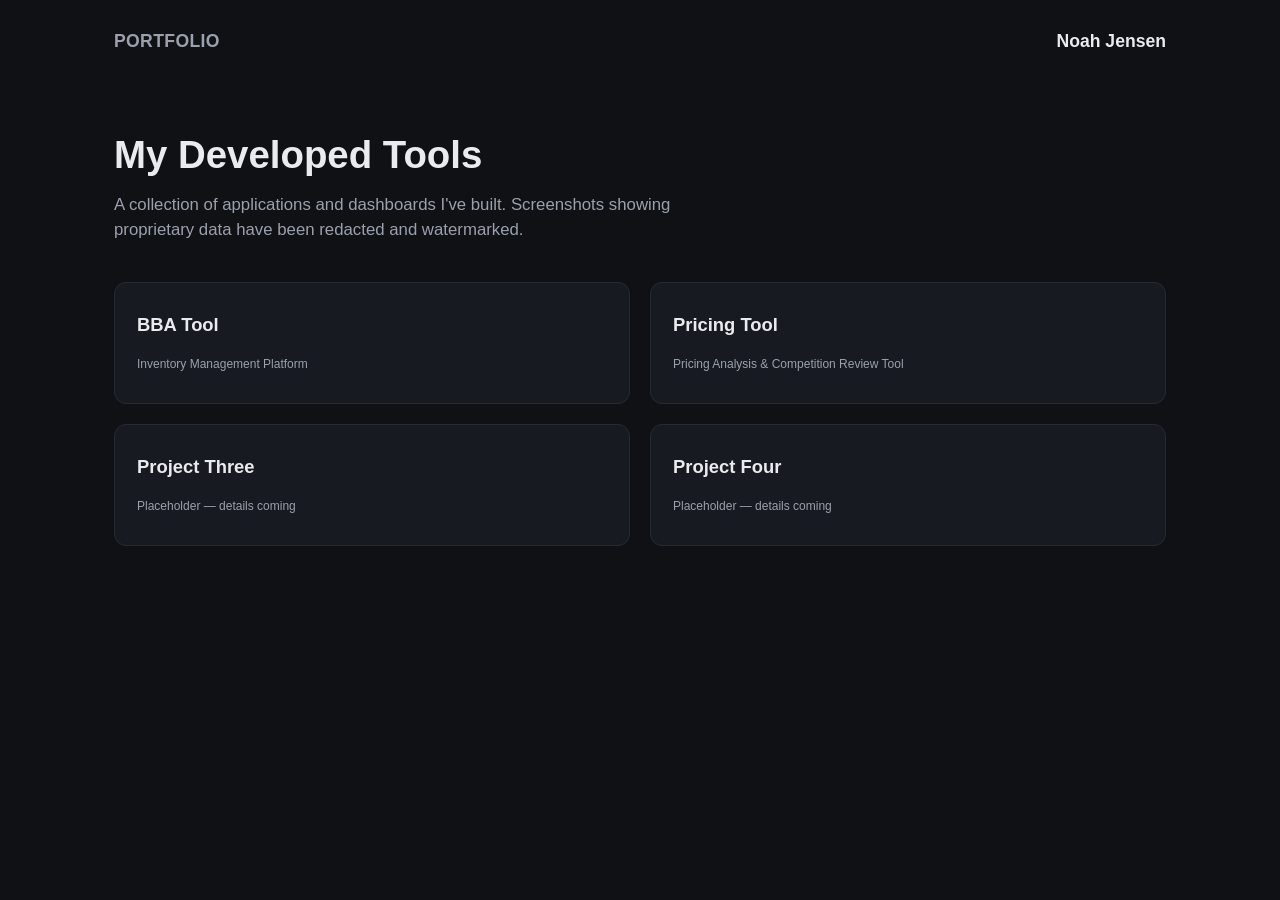
==== index.html @ 828d90c8 "Add Pricing Tool project, reorganize screenshots into per-project folders, drop project 5 - Add Pric" ====
<!DOCTYPE html>
<html lang="en">
<head>
  <meta charset="UTF-8" />
  <meta name="viewport" content="width=device-width, initial-scale=1.0" />
  <title>Portfolio — Noah Jensen</title>
  <link rel="stylesheet" href="assets/styles.css" />
</head>
<body>
  <header class="site-header">
    <span class="site-title">Portfolio</span>
    <span class="site-name">Noah Jensen</span>
  </header>

  <main>
    <section class="hero">
      <h1>My Developed Tools</h1>
      <p>A collection of applications and dashboards I've built. Screenshots showing proprietary data have been redacted and watermarked.</p>
    </section>

    <section class="project-grid">
      <a class="project-card" href="projects/project-1.html">
        <h2>BBA Tool</h2>
        <span class="tag">Inventory Management Platform</span>
      </a>
      <a class="project-card" href="projects/project-2.html">
        <h2>Pricing Tool</h2>
        <span class="tag">Pricing Analysis & Competition Review Tool</span>
      </a>
      <a class="project-card" href="projects/project-3.html">
        <h2>Project Three</h2>
        <span class="tag">Placeholder — details coming</span>
      </a>
      <a class="project-card" href="projects/project-4.html">
        <h2>Project Four</h2>
        <span class="tag">Placeholder — details coming</span>
      </a>
    </section>
  </main>
</body>
</html>
---- assets/styles.css ----
:root {
  --bg: #0f1115;
  --bg-elevated: #171a21;
  --border: #262a33;
  --text: #e9ebef;
  --text-muted: #9aa1ad;
  --accent: #5b8cff;
  --accent-soft: rgba(91, 140, 255, 0.12);
  --radius: 12px;
  --max-width: 1100px;
}

* {
  box-sizing: border-box;
}

body {
  margin: 0;
  background: var(--bg);
  color: var(--text);
  font-family: -apple-system, "Segoe UI", Roboto, Helvetica, Arial, sans-serif;
  line-height: 1.5;
}

.site-header {
  display: flex;
  align-items: center;
  justify-content: space-between;
  max-width: var(--max-width);
  margin: 0 auto;
  padding: 28px 24px 0;
}

.site-title {
  font-size: 1.1rem;
  font-weight: 600;
  color: var(--text-muted);
  letter-spacing: 0.02em;
  text-transform: uppercase;
  text-decoration: none;
}

.site-name {
  font-size: 1.1rem;
  font-weight: 600;
  color: var(--text);
}

main {
  max-width: var(--max-width);
  margin: 0 auto;
  padding: 48px 24px 96px;
}

.hero h1 {
  font-size: 2.4rem;
  margin: 24px 0 8px;
}

.hero p {
  color: var(--text-muted);
  font-size: 1.05rem;
  max-width: 640px;
  margin: 0 0 40px;
}

.project-grid {
  display: grid;
  grid-template-columns: repeat(2, 1fr);
  gap: 20px;
}

@media (max-width: 640px) {
  .project-grid {
    grid-template-columns: 1fr;
  }
}

.project-card {
  display: block;
  background: var(--bg-elevated);
  border: 1px solid var(--border);
  border-radius: var(--radius);
  padding: 28px 22px;
  text-decoration: none;
  color: var(--text);
  transition: transform 0.15s ease, border-color 0.15s ease, background 0.15s ease;
}

.project-card:hover,
.project-card:focus-visible {
  transform: translateY(-3px);
  border-color: var(--accent);
  background: var(--accent-soft);
}

.project-card h2 {
  font-size: 1.15rem;
  margin: 0 0 6px;
}

.project-card span.tag {
  display: inline-block;
  font-size: 0.75rem;
  color: var(--text-muted);
  margin-top: 10px;
}

/* Project detail page */

.back-link {
  display: inline-block;
  color: var(--text-muted);
  text-decoration: none;
  font-size: 0.9rem;
  margin-bottom: 24px;
}

.back-link:hover {
  color: var(--accent);
}

.project-detail h1 {
  font-size: 2rem;
  margin-bottom: 6px;
}

.project-detail .description {
  color: var(--text-muted);
  font-size: 1.05rem;
  max-width: 700px;
  margin-bottom: 28px;
}

.tech-tags {
  display: flex;
  flex-wrap: wrap;
  gap: 8px;
  margin-bottom: 32px;
}

.tech-tags span {
  background: var(--bg-elevated);
  border: 1px solid var(--border);
  border-radius: 999px;
  padding: 4px 12px;
  font-size: 0.8rem;
  color: var(--text-muted);
}

.case-study-blurb {
  display: grid;
  grid-template-columns: repeat(auto-fit, minmax(200px, 1fr));
  gap: 24px;
  margin-bottom: 40px;
  padding: 24px;
  background: var(--bg-elevated);
  border: 1px solid var(--border);
  border-radius: var(--radius);
}

.case-study-blurb h3 {
  font-size: 0.8rem;
  text-transform: uppercase;
  letter-spacing: 0.05em;
  color: var(--text-muted);
  margin: 0 0 8px;
}

.case-study-blurb p {
  margin: 0;
  font-size: 0.95rem;
}

.screenshot-gallery {
  display: grid;
  gap: 24px;
}

.screenshot-gallery figure {
  margin: 0;
  background: var(--bg-elevated);
  border: 1px solid var(--border);
  border-radius: var(--radius);
  overflow: hidden;
}

.screenshot-gallery img {
  display: block;
  width: 100%;
  height: auto;
}

.screenshot-gallery figcaption {
  padding: 12px 16px;
  color: var(--text-muted);
  font-size: 0.85rem;
}

.placeholder-note {
  color: var(--text-muted);
  font-style: italic;
  padding: 40px;
  text-align: center;
  border: 1px dashed var(--border);
  border-radius: var(--radius);
}
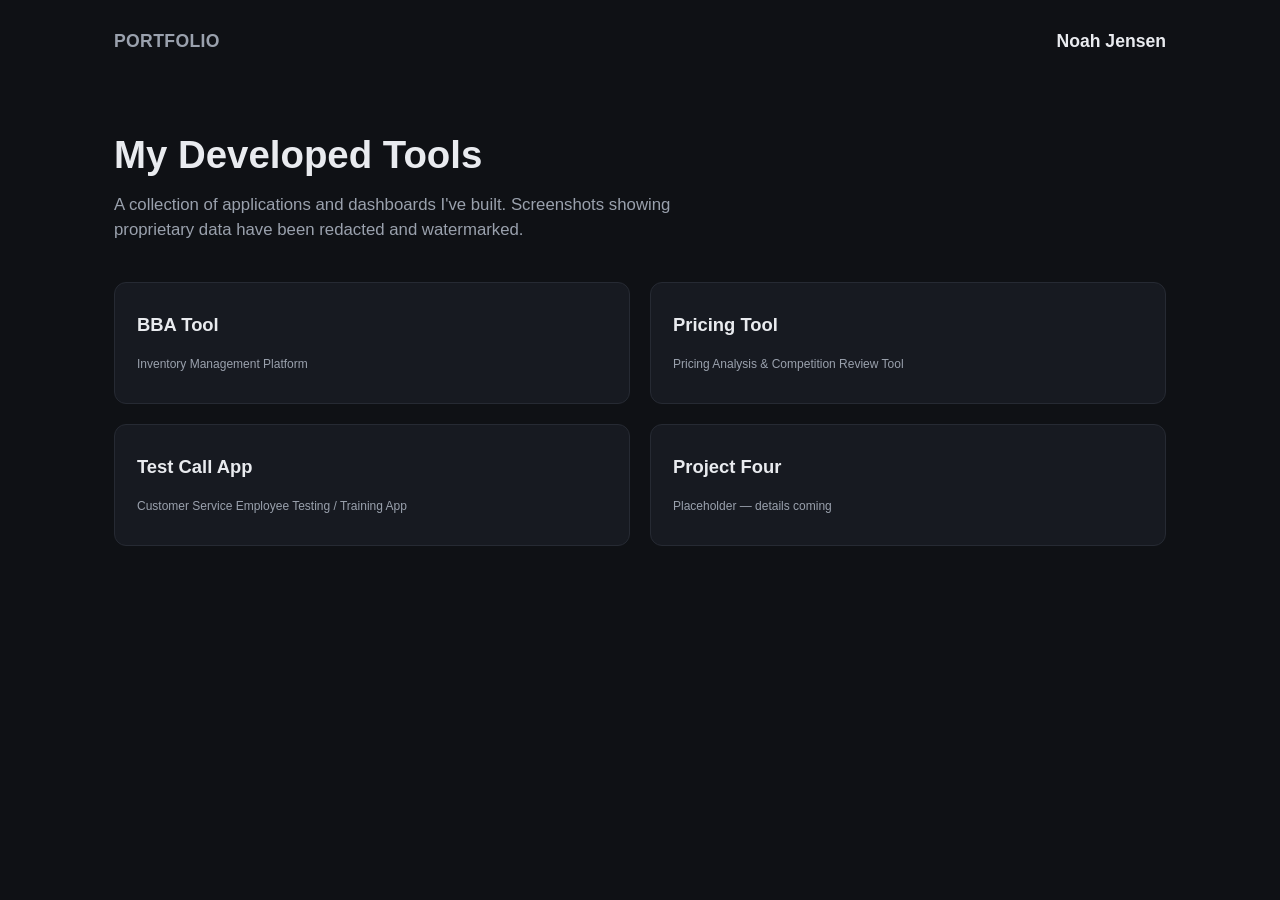
==== commit d52878bb: "Add Test Call App project - Add Test Call App case study (project-3.html) with 4 hand-redacted scree" ====
--- a/index.html
+++ b/index.html
@@ -28,8 +28,8 @@
         <span class="tag">Pricing Analysis & Competition Review Tool</span>
       </a>
       <a class="project-card" href="projects/project-3.html">
-        <h2>Project Three</h2>
-        <span class="tag">Placeholder — details coming</span>
+        <h2>Test Call App</h2>
+        <span class="tag">Customer Service Employee Testing / Training App</span>
       </a>
       <a class="project-card" href="projects/project-4.html">
         <h2>Project Four</h2>
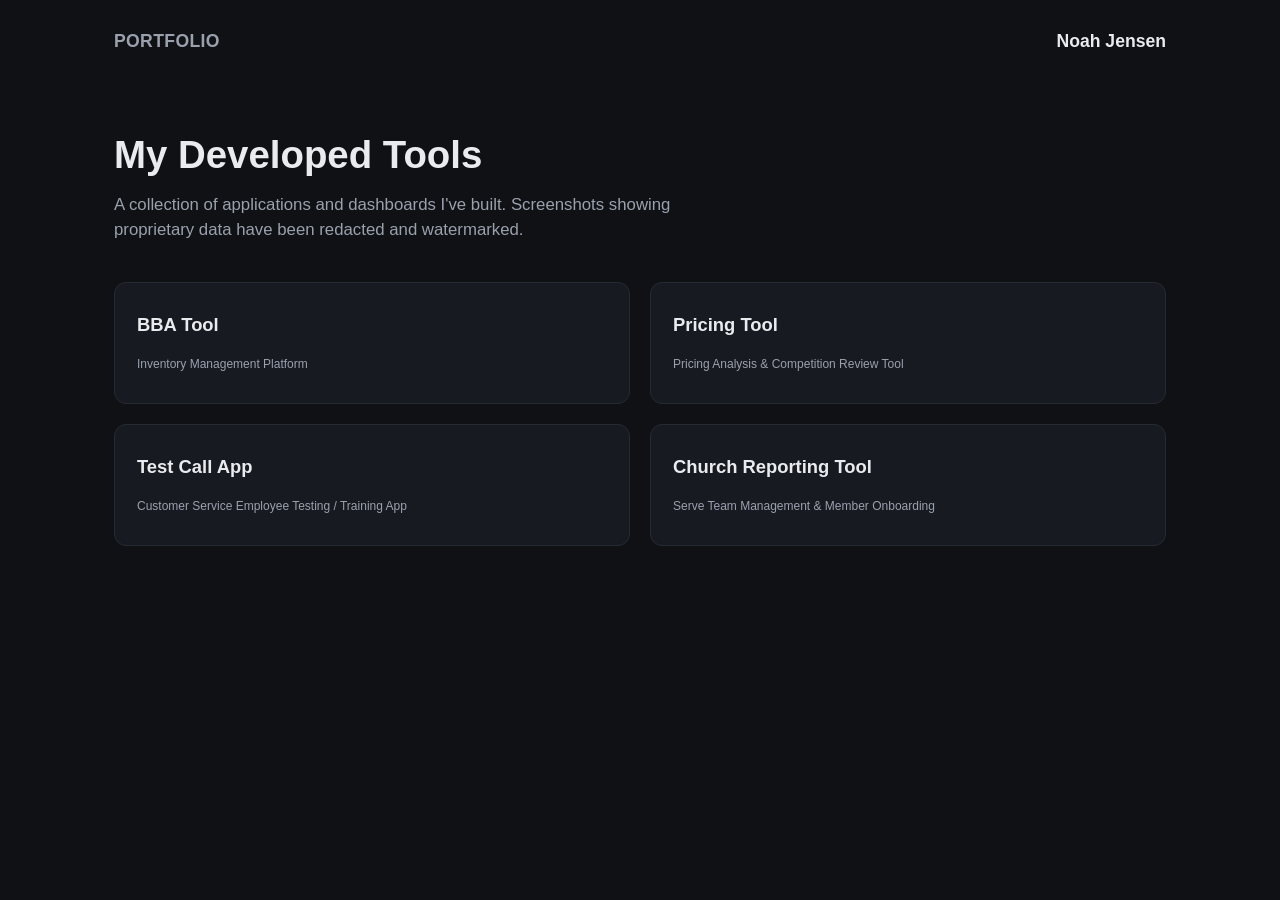
==== commit 01ea9259: "Add Church Reporting Tool as project 4 Serve team management and member onboarding dashboard, replac" ====
--- a/index.html
+++ b/index.html
@@ -32,8 +32,8 @@
         <span class="tag">Customer Service Employee Testing / Training App</span>
       </a>
       <a class="project-card" href="projects/project-4.html">
-        <h2>Project Four</h2>
-        <span class="tag">Placeholder — details coming</span>
+        <h2>Church Reporting Tool</h2>
+        <span class="tag">Serve Team Management & Member Onboarding</span>
       </a>
     </section>
   </main>
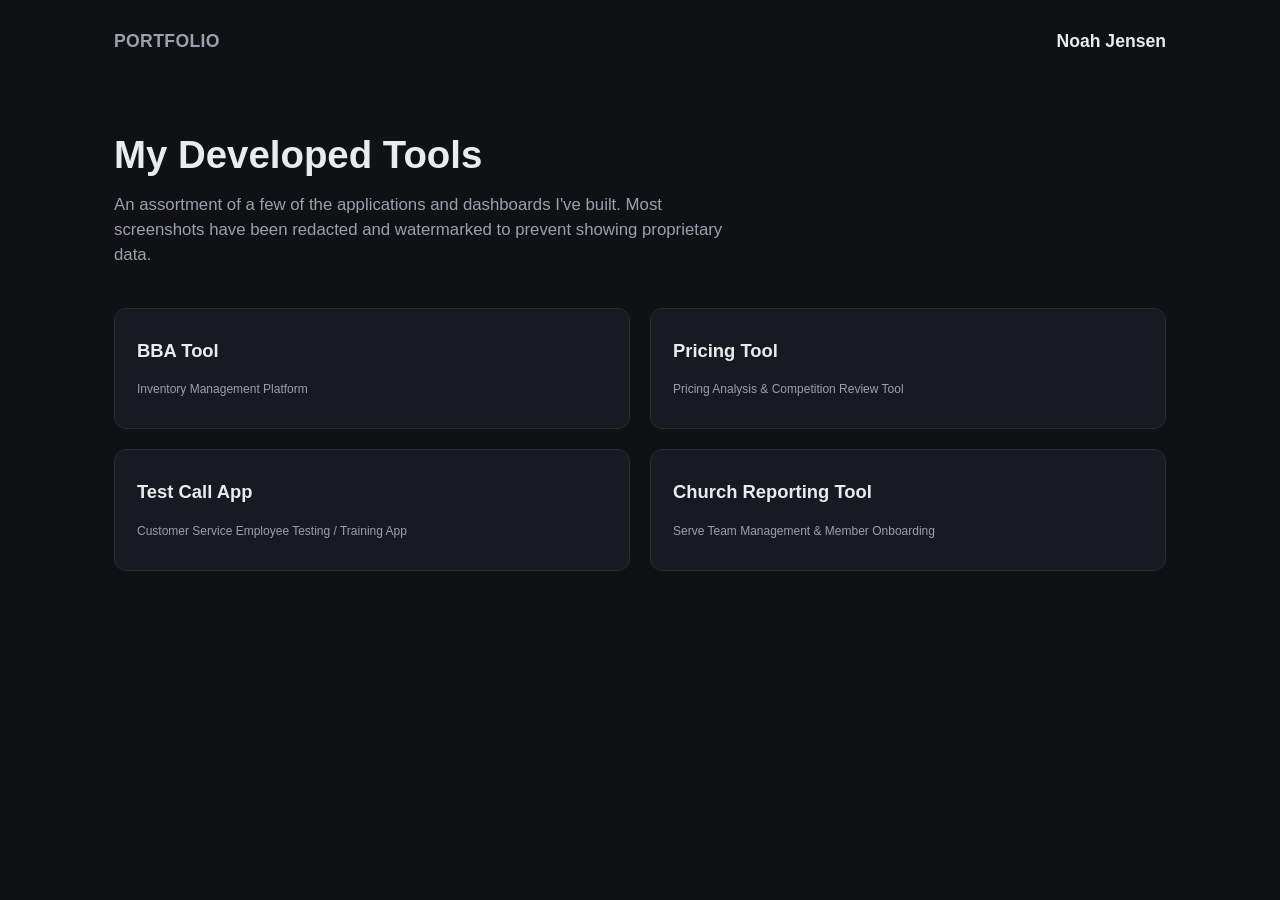
==== commit b3d6276e: "Update homepage subheader wording" ====
--- a/index.html
+++ b/index.html
@@ -15,7 +15,7 @@
   <main>
     <section class="hero">
       <h1>My Developed Tools</h1>
-      <p>A collection of applications and dashboards I've built. Screenshots showing proprietary data have been redacted and watermarked.</p>
+      <p>An assortment of a few of the applications and dashboards I've built. Most screenshots have been redacted and watermarked to prevent showing proprietary data.</p>
     </section>
 
     <section class="project-grid">
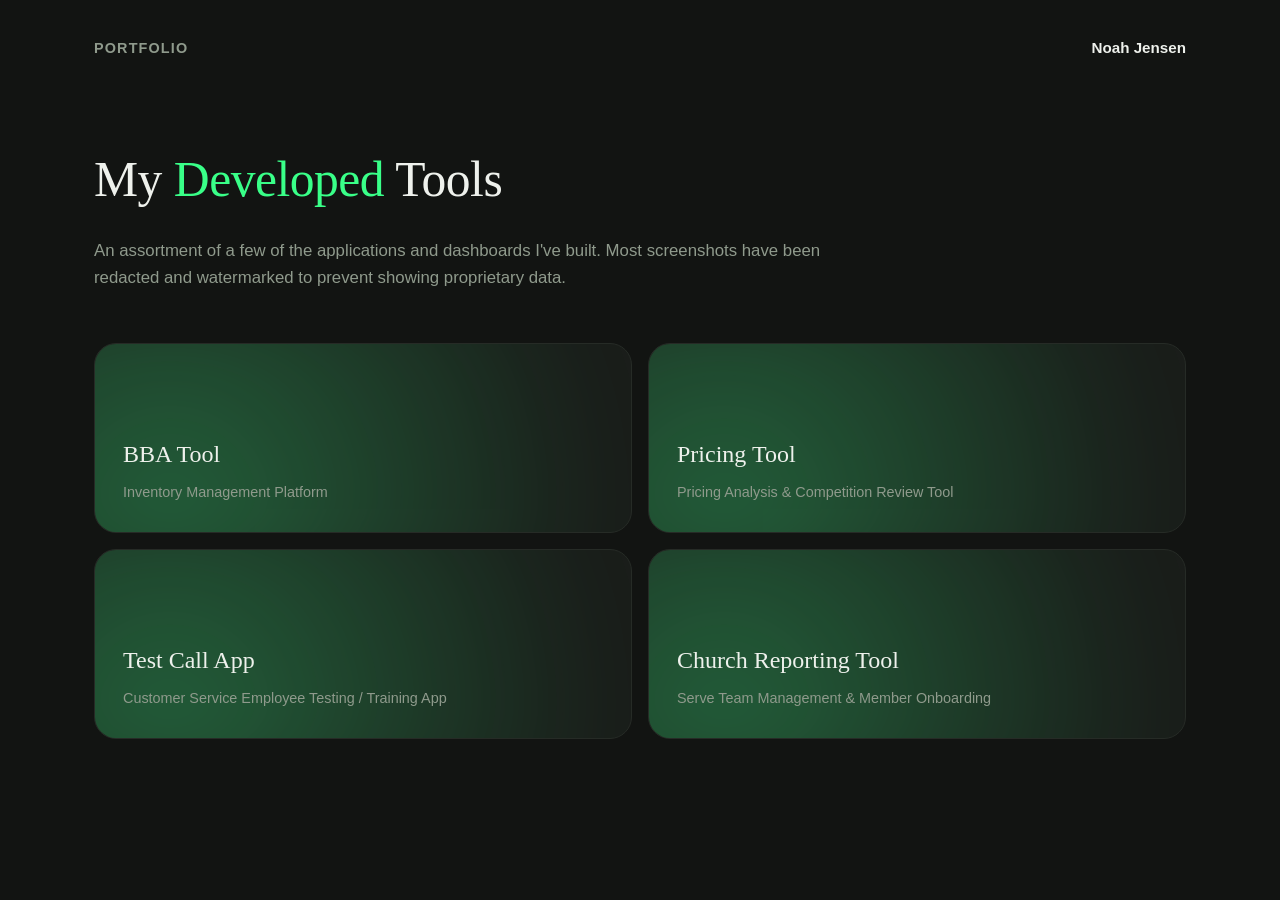
==== commit da7c0ed5: "Redesign portfolio with graphite + signal green theme Replaces the flat blue-accent theme with a sha" ====
--- a/index.html
+++ b/index.html
@@ -14,7 +14,7 @@
 
   <main>
     <section class="hero">
-      <h1>My Developed Tools</h1>
+      <h1>My <em>Developed</em> Tools</h1>
       <p>An assortment of a few of the applications and dashboards I've built. Most screenshots have been redacted and watermarked to prevent showing proprietary data.</p>
     </section>
 
--- a/assets/styles.css
+++ b/assets/styles.css
@@ -1,13 +1,16 @@
 :root {
-  --bg: #0f1115;
-  --bg-elevated: #171a21;
-  --border: #262a33;
-  --text: #e9ebef;
-  --text-muted: #9aa1ad;
-  --accent: #5b8cff;
-  --accent-soft: rgba(91, 140, 255, 0.12);
-  --radius: 12px;
-  --max-width: 1100px;
+  --bg: #121412;
+  --bg-elevated: #1a1d1a;
+  --border: #262b26;
+  --text: #eef1ec;
+  --text-muted: #8f9a8c;
+  --accent: #39ff88;
+  --accent-dim: #1f7a4c;
+  --accent-soft: rgba(57, 255, 136, 0.12);
+  --amber: #ff9a52;
+  --radius: 22px;
+  --max-width: 1140px;
+  --serif: Georgia, "Iowan Old Style", "Palatino Linotype", serif;
 }
 
 * {
@@ -19,7 +22,7 @@
   background: var(--bg);
   color: var(--text);
   font-family: -apple-system, "Segoe UI", Roboto, Helvetica, Arial, sans-serif;
-  line-height: 1.5;
+  line-height: 1.6;
 }
 
 .site-header {
@@ -28,20 +31,20 @@
   justify-content: space-between;
   max-width: var(--max-width);
   margin: 0 auto;
-  padding: 28px 24px 0;
+  padding: 36px 24px 0;
 }
 
 .site-title {
-  font-size: 1.1rem;
+  font-size: 0.9rem;
   font-weight: 600;
   color: var(--text-muted);
-  letter-spacing: 0.02em;
+  letter-spacing: 0.08em;
   text-transform: uppercase;
   text-decoration: none;
 }
 
 .site-name {
-  font-size: 1.1rem;
+  font-size: 0.95rem;
   font-weight: 600;
   color: var(--text);
 }
@@ -49,61 +52,93 @@
 main {
   max-width: var(--max-width);
   margin: 0 auto;
-  padding: 48px 24px 96px;
+  padding: 56px 24px 96px;
 }
 
 .hero h1 {
-  font-size: 2.4rem;
-  margin: 24px 0 8px;
+  font-family: var(--serif);
+  font-size: 3.1rem;
+  font-weight: 400;
+  margin: 24px 0 18px;
+  letter-spacing: -0.01em;
+}
+
+.hero h1 em {
+  color: var(--accent);
+  font-style: normal;
 }
 
 .hero p {
   color: var(--text-muted);
   font-size: 1.05rem;
-  max-width: 640px;
-  margin: 0 0 40px;
+  max-width: 760px;
+  margin: 0 0 52px;
 }
 
 .project-grid {
   display: grid;
   grid-template-columns: repeat(2, 1fr);
-  gap: 20px;
+  grid-auto-rows: 190px;
+  gap: 16px;
 }
 
 @media (max-width: 640px) {
   .project-grid {
     grid-template-columns: 1fr;
+    grid-auto-rows: auto;
   }
 }
 
 .project-card {
-  display: block;
-  background: var(--bg-elevated);
-  border: 1px solid var(--border);
-  border-radius: var(--radius);
-  padding: 28px 22px;
+  position: relative;
+  display: flex;
+  flex-direction: column;
+  justify-content: flex-end;
+  background: var(--bg-elevated);
+  border: 1px solid var(--border);
+  border-radius: var(--radius);
+  padding: 28px;
   text-decoration: none;
   color: var(--text);
-  transition: transform 0.15s ease, border-color 0.15s ease, background 0.15s ease;
+  overflow: hidden;
+  isolation: isolate;
+  transition: transform 0.25s ease, border-color 0.25s ease;
+}
+
+.project-card::before {
+  content: "";
+  position: absolute;
+  inset: -40%;
+  z-index: -1;
+  opacity: 0.3;
+  filter: blur(50px);
+  background: radial-gradient(circle at 30% 70%, var(--accent), transparent 62%);
+  transition: opacity 0.25s ease;
 }
 
 .project-card:hover,
 .project-card:focus-visible {
-  transform: translateY(-3px);
-  border-color: var(--accent);
-  background: var(--accent-soft);
+  transform: translateY(-4px);
+  border-color: var(--accent-dim);
+}
+
+.project-card:hover::before,
+.project-card:focus-visible::before {
+  opacity: 0.55;
 }
 
 .project-card h2 {
-  font-size: 1.15rem;
-  margin: 0 0 6px;
+  font-family: var(--serif);
+  font-size: 1.5rem;
+  font-weight: 400;
+  margin: 0 0 8px;
 }
 
 .project-card span.tag {
   display: inline-block;
-  font-size: 0.75rem;
-  color: var(--text-muted);
-  margin-top: 10px;
+  font-size: 0.9rem;
+  color: var(--text-muted);
+  margin-top: 0;
 }
 
 /* Project detail page */
@@ -121,8 +156,11 @@
 }
 
 .project-detail h1 {
-  font-size: 2rem;
+  font-family: var(--serif);
+  font-weight: 400;
+  font-size: 2.2rem;
   margin-bottom: 6px;
+  color: var(--accent);
 }
 
 .project-detail .description {
@@ -163,13 +201,21 @@
   font-size: 0.8rem;
   text-transform: uppercase;
   letter-spacing: 0.05em;
-  color: var(--text-muted);
+  color: var(--accent);
   margin: 0 0 8px;
 }
 
 .case-study-blurb p {
   margin: 0;
   font-size: 0.95rem;
+}
+
+.gallery-label {
+  font-family: var(--serif);
+  font-size: 1.4rem;
+  font-weight: 400;
+  color: var(--text);
+  margin: 0 0 16px;
 }
 
 .screenshot-gallery {
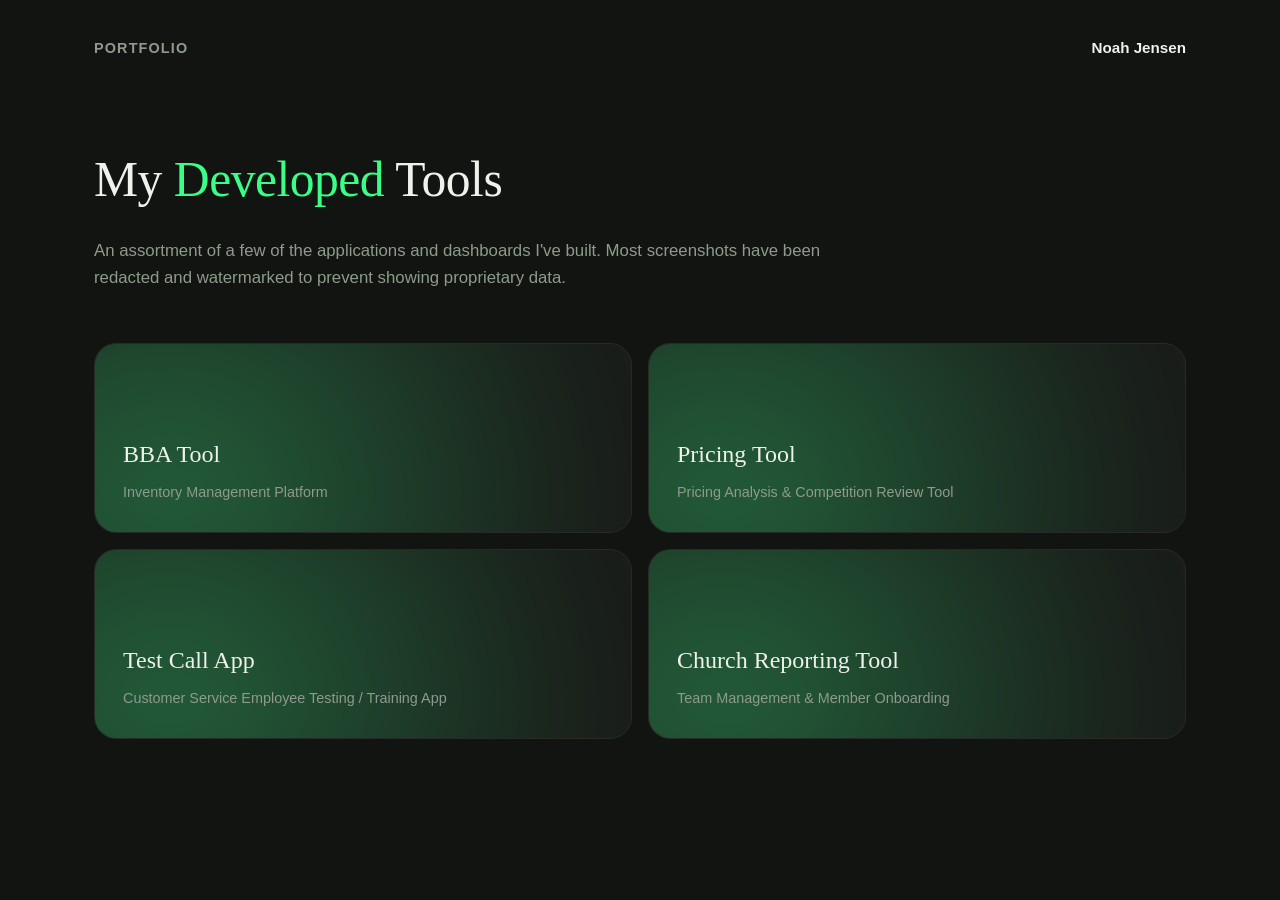
==== commit 0a607640: "Remove 'Serve' from Church Reporting Tool subtitle on heading and homepage card" ====
--- a/index.html
+++ b/index.html
@@ -33,7 +33,7 @@
       </a>
       <a class="project-card" href="projects/project-4.html">
         <h2>Church Reporting Tool</h2>
-        <span class="tag">Serve Team Management & Member Onboarding</span>
+        <span class="tag">Team Management & Member Onboarding</span>
       </a>
     </section>
   </main>
--- a/assets/styles.css
+++ b/assets/styles.css
@@ -160,6 +160,9 @@
   font-weight: 400;
   font-size: 2.2rem;
   margin-bottom: 6px;
+}
+
+.project-detail h1 .tool-name {
   color: var(--accent);
 }
 
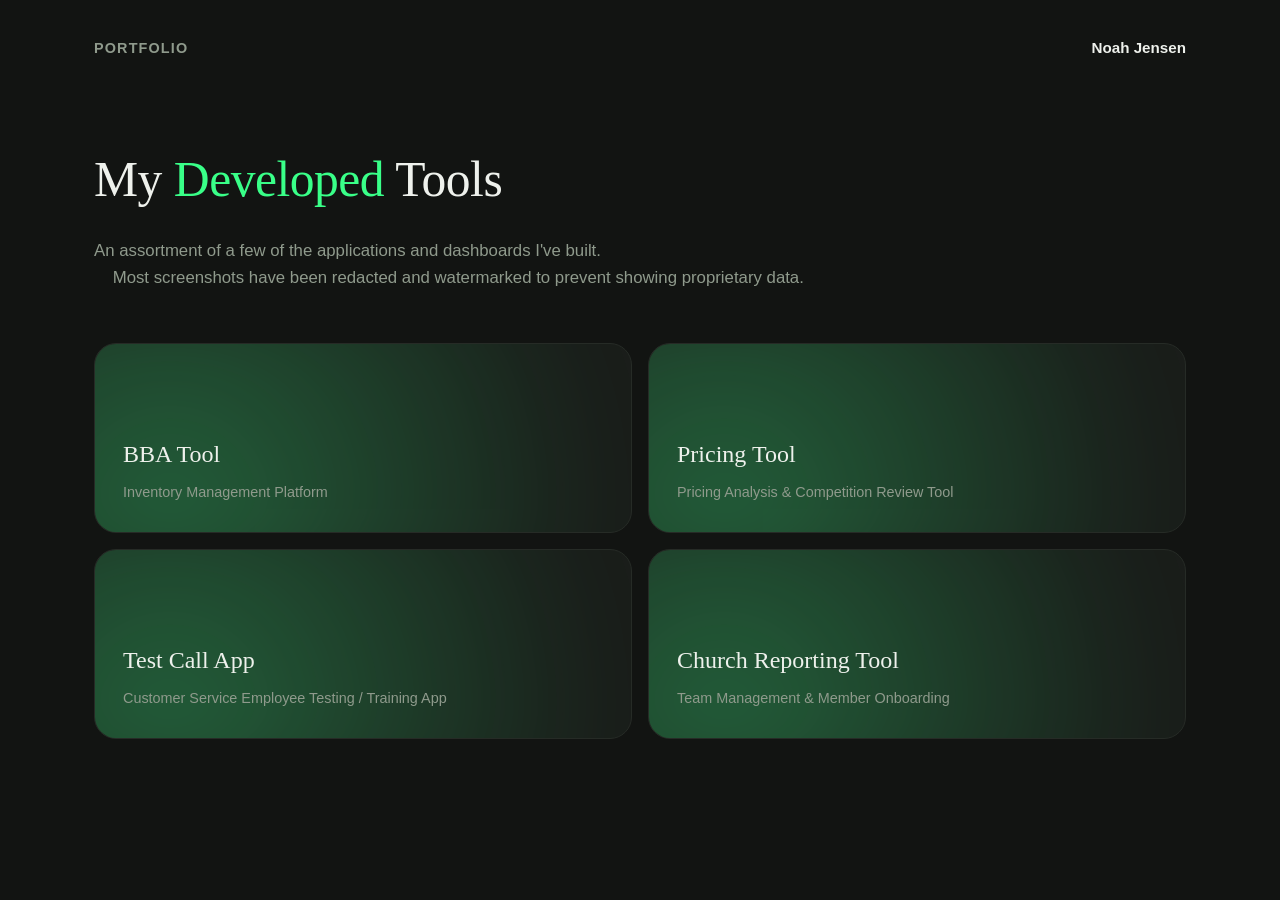
==== commit c7f7b990: "Break hero subheader into two lines with an indent before second sentence" ====
--- a/index.html
+++ b/index.html
@@ -15,7 +15,7 @@
   <main>
     <section class="hero">
       <h1>My <em>Developed</em> Tools</h1>
-      <p>An assortment of a few of the applications and dashboards I've built. Most screenshots have been redacted and watermarked to prevent showing proprietary data.</p>
+      <p>An assortment of a few of the applications and dashboards I've built.<br />&nbsp;&nbsp;&nbsp;&nbsp;Most screenshots have been redacted and watermarked to prevent showing proprietary data.</p>
     </section>
 
     <section class="project-grid">
--- a/assets/styles.css
+++ b/assets/styles.css
@@ -148,7 +148,7 @@
   color: var(--text-muted);
   text-decoration: none;
   font-size: 0.9rem;
-  margin-bottom: 24px;
+  margin-bottom: 5px;
 }
 
 .back-link:hover {
@@ -159,6 +159,7 @@
   font-family: var(--serif);
   font-weight: 400;
   font-size: 2.2rem;
+  margin-top: 0;
   margin-bottom: 6px;
 }
 
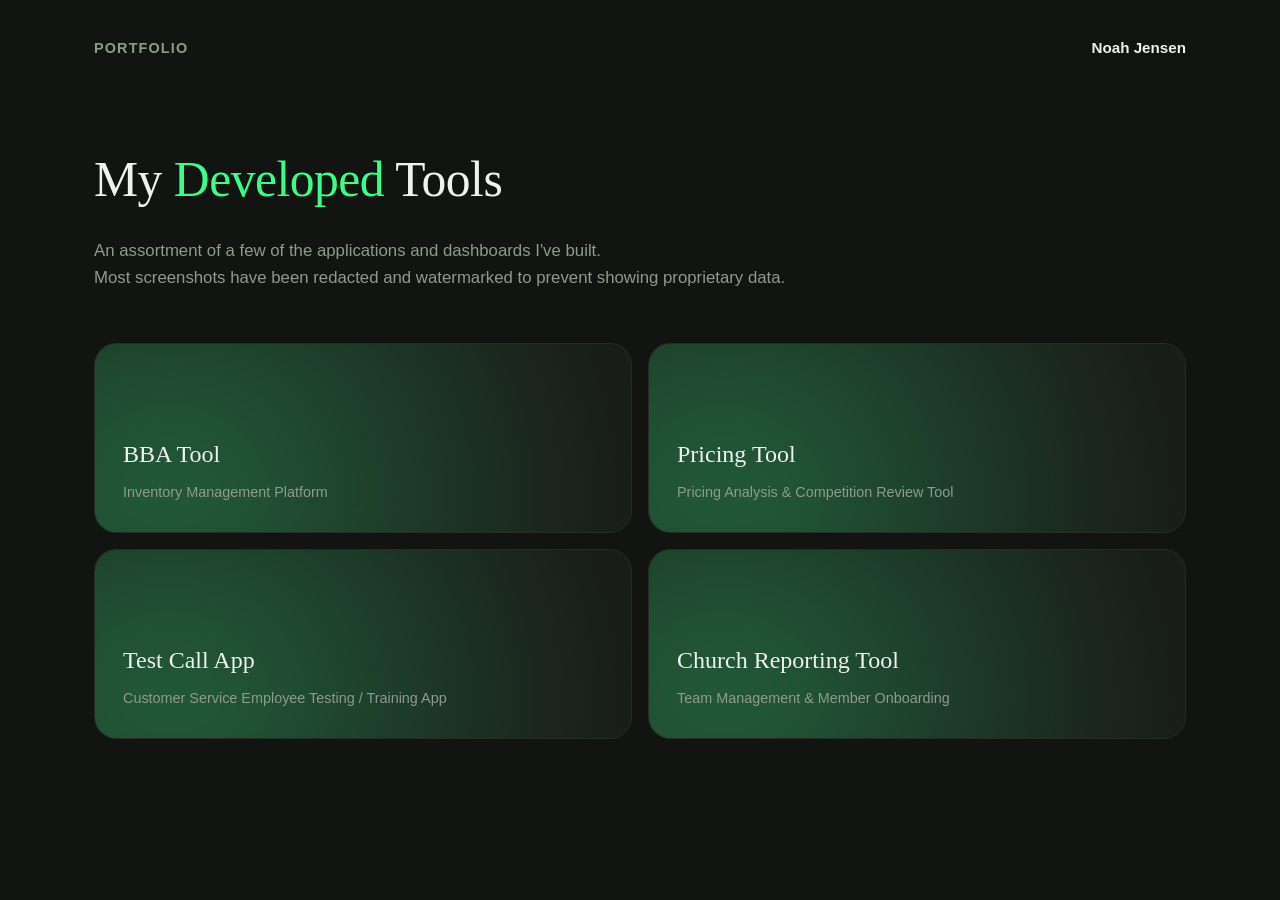
==== commit 2aa0cf38: "Remove indent spacing before second sentence, keep line break only" ====
--- a/index.html
+++ b/index.html
@@ -15,7 +15,7 @@
   <main>
     <section class="hero">
       <h1>My <em>Developed</em> Tools</h1>
-      <p>An assortment of a few of the applications and dashboards I've built.<br />&nbsp;&nbsp;&nbsp;&nbsp;Most screenshots have been redacted and watermarked to prevent showing proprietary data.</p>
+      <p>An assortment of a few of the applications and dashboards I've built.<br />Most screenshots have been redacted and watermarked to prevent showing proprietary data.</p>
     </section>
 
     <section class="project-grid">
--- a/assets/styles.css
+++ b/assets/styles.css
@@ -151,8 +151,9 @@
   margin-bottom: 5px;
 }
 
-.back-link:hover {
-  color: var(--accent);
+.back-link:hover,
+.back-link:active {
+  color: var(--text);
 }
 
 .project-detail h1 {
